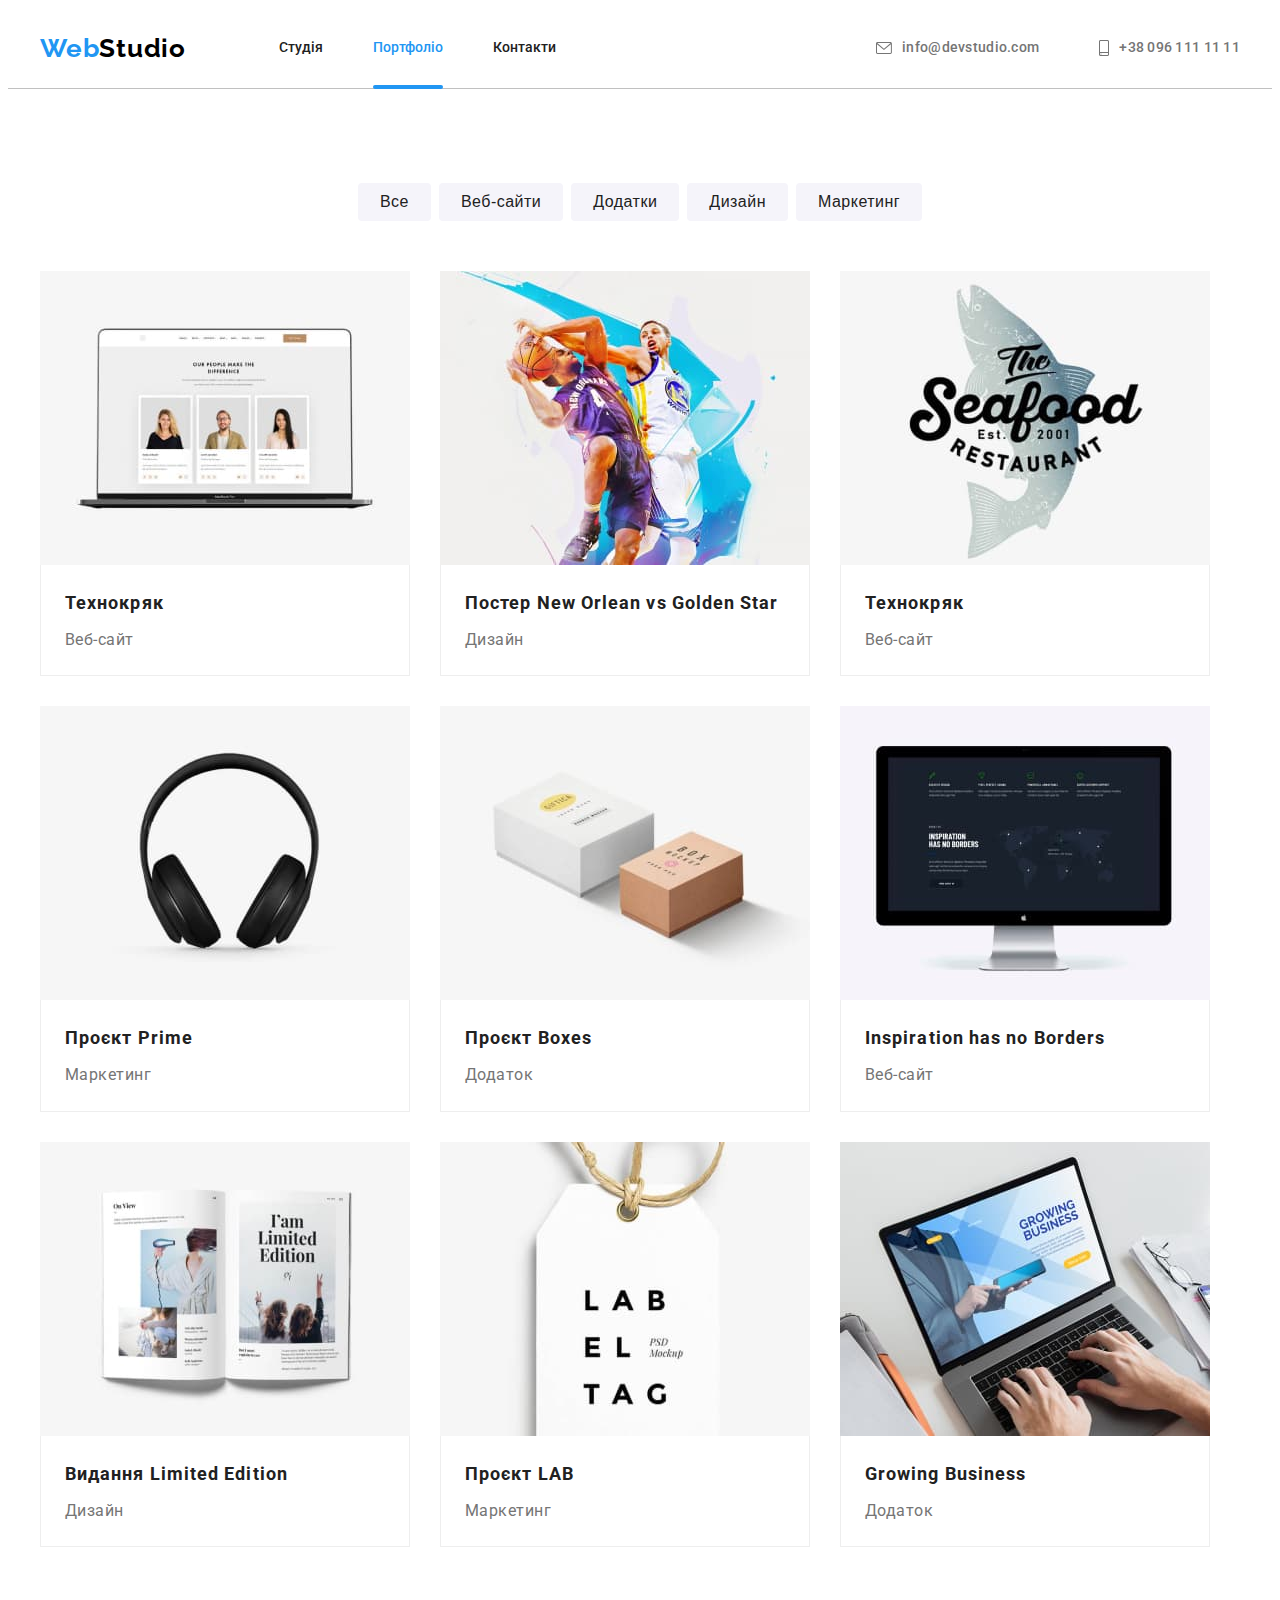
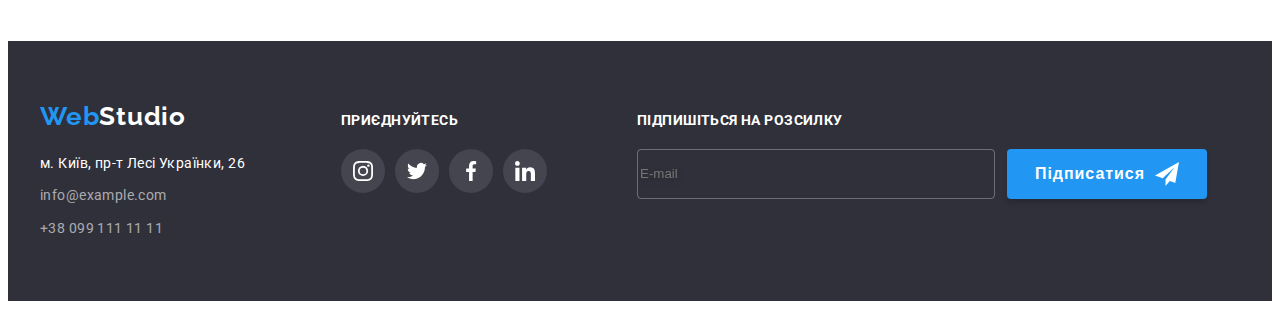
==== portfolio.html @ 81b9aeee "HM7" ====
<!DOCTYPE html>
<html lang="uk">
	<head>
		<meta charset="UTF-8" />
		<meta http-equiv="X-UA-Compatible" content="IE=edge" />
		<meta name="viewport" content="width=device-width, initial-scale=1.0" />
		<title>homework02</title>
		<link rel="preconnect" href="https://fonts.googleapis.com" />
		<link rel="preconnect" href="https://fonts.gstatic.com" crossorigin />
		<link
			href="https://fonts.googleapis.com/css2?family=Raleway:wght@700&family=Roboto:wght@400;500;700;900&display=swap"
			rel="stylesheet"
		/>
		<link
			rel="stylesheet"
			href="https://cdnjs.cloudflare.com/ajax/libs/modern-normalize/1.1.0/modern-normalize.min.css"
			integrity="sha512-wpPYUAdjBVSE4KJnH1VR1HeZfpl1ub8YT/NKx4PuQ5NmX2tKuGu6U/JRp5y+Y8XG2tV+wKQpNHVUX03MfMFn9Q=="
			crossorigin="anonymous"
			referrerpolicy="no-referrer"
		/>
		<link rel="stylesheet" href="./css/styles.css" />
		<link rel="stylesheet" href="./css/main.min.css" />
	</head>
	<body>
		<header class="header">
			<div class="container header__container">
				<a href="./" class="logo link"><span class="loggo">Web</span>Studio</a>
				<nav class="navigation">
					<ul class="navigation__list list">
						<li class="navigation__item">
							<a href="./index.html" class="navigation__link link"> Студія</a>
						</li>
						<li class="navigation__item">
							<a href="" class="navigation__link link header-item-current current"> Портфоліо</a>
						</li>
						<li class="navigation__item"><a href="" class="navigation__link link"> Контакти</a></li>
					</ul>
				</nav>
				<ul class="connect list">
					<li class="connect__iten">
						<a href="mailto:info@devstudio.com" class="connect__lisk link"
							><svg class="header-icon" width="16" height="12">
								<use href="./images/icons.svg#icon-envelope"></use>
							</svg>
							info@devstudio.com
						</a>
					</li>
					<li class="connect__iten">
						<a href="tel:+380961111111" class="connect__lisk link"
							><svg class="header-icon" width="10" height="16">
								<use href="./images/icons.svg#icon-smartphone1"></use>
							</svg>
							+38 096 111 11 11
						</a>
					</li>
				</ul>
			</div>
		</header>
		<main>
			<section class="section">
				<div class="container">
					<h1 class="potfolio-title">Потфоліо</h1>
					<ul class="filter list">
						<li class="filter-item">
							<button type="button" class="filter-btn">Все</button>
						</li>
						<li class="filter-item">
							<button type="button" class="filter-btn">Веб-сайти</button>
						</li>
						<li class="filter-item">
							<button type="button" class="filter-btn">Додатки</button>
						</li>
						<li class="filter-item">
							<button type="button" class="filter-btn">Дизайн</button>
						</li>
						<li class="filter-item">
							<button type="button" class="filter-btn">Маркетинг</button>
						</li>
					</ul>
					<ul class="work-item list">
						<li class="work-list">
							<a href="" class="work-link-asd link">
								<div class="work-link">
									<img src="./images/project1.jpg" alt="project1" width="370" height="294" />
									<p class="work-top-text">
										Ресурс пропонує комплексні пропозиції з різним рівнем функціоналу та сервісів.
										Все це дозволить відвідувачу отримати вичерпні відомості про компанію чи
										приватну особу.
									</p>
								</div>
								<div class="work-data">
									<h2 class="work-title">Технокряк</h2>
									<p class="work-pre-title">Веб-сайт</p>
								</div>
							</a>
						</li>
						<li class="work-list">
							<a href="" class="work-link-asd link">
								<div class="work-link">
									<img src="./images/project2.jpg" alt="project2" width="370" height="294" />
									<p class="work-top-text">
										Ресурс пропонує комплексні пропозиції з різним рівнем функціоналу та сервісів.
										Все це дозволить відвідувачу отримати вичерпні відомості про компанію чи
										приватну особу.
									</p>
								</div>
								<div class="work-data">
									<h2 class="work-title">Постер New Orlean vs Golden Star</h2>
									<p class="work-pre-title">Дизайн</p>
								</div>
							</a>
						</li>
						<li class="work-list">
							<a href="" class="work-link-asd link">
								<div class="work-link">
									<img src="./images/project3.jpg" alt="project3" width="370" height="294" />
									<p class="work-top-text">
										Ресурс пропонує комплексні пропозиції з різним рівнем функціоналу та сервісів.
										Все це дозволить відвідувачу отримати вичерпні відомості про компанію чи
										приватну особу.
									</p>
								</div>
								<div class="work-data">
									<h2 class="work-title">Технокряк</h2>
									<p class="work-pre-title">Веб-сайт</p>
								</div>
							</a>
						</li>
						<li class="work-list">
							<a href="" class="work-link-asd link">
								<div class="work-link">
									<img src="./images/project4.jpg" alt="project4" width="370" height="294" />
									<p class="work-top-text">
										Ресурс пропонує комплексні пропозиції з різним рівнем функціоналу та сервісів.
										Все це дозволить відвідувачу отримати вичерпні відомості про компанію чи
										приватну особу.
									</p>
								</div>
								<div class="work-data">
									<h2 class="work-title">Проєкт Prime</h2>
									<p class="work-pre-title">Маркетинг</p>
								</div>
							</a>
						</li>
						<li class="work-list">
							<a href="" class="work-link-asd link">
								<div class="work-link">
									<img src="./images/project5.jpg" alt="project5" width="370" height="294" />
									<p class="work-top-text">
										Ресурс пропонує комплексні пропозиції з різним рівнем функціоналу та сервісів.
										Все це дозволить відвідувачу отримати вичерпні відомості про компанію чи
										приватну особу.
									</p>
								</div>
								<div class="work-data">
									<h2 class="work-title">Проєкт Boxes</h2>
									<p class="work-pre-title">Додаток</p>
								</div>
							</a>
						</li>
						<li class="work-list">
							<a href="" class="work-link-asd link">
								<div class="work-link">
									<img src="./images/project6.jpg" alt="project6" width="370" height="294" />
									<p class="work-top-text">
										Ресурс пропонує комплексні пропозиції з різним рівнем функціоналу та сервісів.
										Все це дозволить відвідувачу отримати вичерпні відомості про компанію чи
										приватну особу.
									</p>
								</div>
								<div class="work-data">
									<h2 class="work-title">Inspiration has no Borders</h2>
									<p class="work-pre-title">Веб-сайт</p>
								</div>
							</a>
						</li>
						<li class="work-list">
							<a href="" class="work-link-asd link">
								<div class="work-link">
									<img src="./images/project7.jpg" alt="project7" width="370" height="294" />
									<p class="work-top-text">
										Ресурс пропонує комплексні пропозиції з різним рівнем функціоналу та сервісів.
										Все це дозволить відвідувачу отримати вичерпні відомості про компанію чи
										приватну особу.
									</p>
								</div>
								<div class="work-data">
									<h2 class="work-title">Видання Limited Edition</h2>
									<p class="work-pre-title">Дизайн</p>
								</div>
							</a>
						</li>
						<li class="work-list">
							<a href="" class="work-link-asd link">
								<div class="work-link">
									<img src="./images/project8.jpg" alt="project8" width="370" height="294" />
									<p class="work-top-text">
										Ресурс пропонує комплексні пропозиції з різним рівнем функціоналу та сервісів.
										Все це дозволить відвідувачу отримати вичерпні відомості про компанію чи
										приватну особу.
									</p>
								</div>
								<div class="work-data">
									<h2 class="work-title">Проєкт LAB</h2>
									<p class="work-pre-title">Маркетинг</p>
								</div>
							</a>
						</li>
						<li class="work-list">
							<a href="" class="work-link-asd link">
								<div class="work-link">
									<img src="./images/project9.jpg" alt="project9" width="370" height="294" />
									<p class="work-top-text">
										Ресурс пропонує комплексні пропозиції з різним рівнем функціоналу та сервісів.
										Все це дозволить відвідувачу отримати вичерпні відомості про компанію чи
										приватну особу.
									</p>
								</div>
								<div class="work-data">
									<h2 class="work-title">Growing Business</h2>
									<p class="work-pre-title">Додаток</p>
								</div>
							</a>
						</li>
					</ul>
				</div>
			</section>
		</main>
		<footer class="contacts">
			<div class="container footer__container">
				<div class="flecsy">
					<a href="./" class="logo-contacts link"><span class="loggo">Web</span>Studio</a>
					<address class="info">
						<ul class="info-list list">
							<li class="info-item">
								<a
									class="info-address link"
									href="https://goo.gl/maps/SW1nA3isdETWnzQe9"
									target="_blank"
									rel="noopener nereferrer nofollow"
								>
									м. Київ, пр-т Лесі Українки, 26
								</a>
							</li>
							<li class="info-item">
								<a href="mailto:info@example.com" class="info-mail link">info@example.com</a>
							</li>
							<li class="info-item">
								<a href="tel:+380991111111" class="info-tel link">+38 099 111 11 11</a>
							</li>
						</ul>
					</address>
				</div>
				<div class="footer-continer">
					<p class="footer-title">приєднуйтесь</p>
					<ul class="footer-soc list">
						<li class="footer-soc-item">
							<a href="" class="footer-soc-link link">
								<svg class="footer-soc-icon" width="20" height="20">
									<use href="./images/icons.svg#icon-instagram"></use>
								</svg>
							</a>
						</li>
						<li class="footer-soc-item">
							<a href="" class="footer-soc-link link">
								<svg class="footer-soc-icon" width="20" height="20">
									<use href="./images/icons.svg#icon-twitter	"></use>
								</svg>
							</a>
						</li>
						<li class="footer-soc-item">
							<a href="" class="footer-soc-link link"
								><svg class="footer-soc-icon" width="20" height="20">
									<use href="./images/icons.svg#icon-facebook"></use>
								</svg>
							</a>
						</li>
						<li class="footer-soc-item">
							<a href="" class="footer-soc-link link"
								><svg class="footer-soc-icon" width="20" height="20">
									<use href="./images/icons.svg#icon-linkedin"></use>
								</svg>
							</a>
						</li>
					</ul>
				</div>
				<div class="footer-letter">
					<p class="text-soc-it">Підпишіться на розсилку</p>
					<form class="footer-form">
						<input
							type="text"
							class="footer-letter-mail"
							name="footer-letter-mail"
							placeholder="E-mail"
						/>
						<button type="submit" class="btn-footer-text sent-letter">
							Підписатися<svg class="footer-letter-icon" width="24" height="24">
								<use href="./images/icons.svg#icon-icon-send"></use>
							</svg>
						</button>
					</form>
				</div>
			</div>
		</footer>
	</body>
</html>
---- css/main.min.css ----
:root{--second--title--color: #757575;--main--title--black: #2196f3;--item--color--white: #ffffff;--main--item--color: #212121}p,h1,h2,h3,h4,h5,h6{margin:0}ul{margin:0;padding-left:0}body{font-family:Roboto,sans-serif}.list{list-style:none}.link{text-decoration:none;display:block}.potfolio-title{position:absolute;white-space:nowrap;width:1px;height:1px;overflow:hidden;border:0;padding:0;clip:rect(0 0 0 0);-webkit-clip-path:inset(50%);clip-path:inset(50%);margin:-1px}.container{width:1200px;padding-left:15px;padding-right:15px;margin:0 auto}.section{padding:94px 0}.backdrop{position:fixed;top:0;width:100%;height:100%;background-color:rgba(0,0,0,.2);transition:opacity 250ms cubic-bezier(0.4, 0, 0.2, 1),visibility 250ms cubic-bezier(0.4, 0, 0.2, 1)}.backdrop.is-hidden{visibility:hidden;opacity:0;pointer-events:none}.modal{position:absolute;width:528px;height:581px;background:#fff;box-shadow:0px 1px 3px rgba(0,0,0,.12),0px 1px 1px rgba(0,0,0,.14),0px 2px 1px rgba(0,0,0,.2);border-radius:4px;top:50%;left:50%;padding:40px;transform:translate(-50%, -50%) scale(1);transition:transform 250ms cubic-bezier(0.4, 0, 0.2, 1)}.backdrop.is-hidden .modal{transform:translate(-50%, -50%) scale(0);min-height:0}.btn-modal{position:absolute;right:8px;top:8px;background:#fff;border:1px solid rgba(0,0,0,.1);width:30px;height:30px;cursor:pointer;border-radius:50%;background-color:rgba(0,0,0,0)}.btn-modal:focus,.btn-modal:hover{fill:#2196f3}.modal-icon{position:absolute;top:50%;left:50%;transform:translate(-50%, -50%)}.no-scroll{overflow:hidden}.modal-title{font-weight:700;font-size:20px;line-height:1.15;text-align:center;letter-spacing:.03em;color:#212121;margin-bottom:12px}.form-input{width:100%;height:40px;border:1px solid rgba(33,33,33,.2);border-radius:4px;padding-left:42px}.form-input:focus{outline-color:#2196f3}.input-title{font-size:12px;line-height:1.16;letter-spacing:.01em;color:#757575}.input-icon{position:absolute;left:12px;top:50%;transform:translateY(-50%)}.modal-text{display:block;width:100%;height:120px;border:1px solid rgba(33,33,33,.2);border-radius:4px;resize:none;padding:12px 16px;margin-top:4px}.modal-text:focus{outline-color:#2196f3}.btn-form{font-weight:700;font-size:16px;line-height:1.87;letter-spacing:.06em;color:#fff;background:#2196f3;box-shadow:0px 4px 4px rgba(0,0,0,.15);border-radius:4px;border:none;cursor:pointer;padding:10px 52px;display:block;margin-left:auto;margin-right:auto}.form-field{margin-bottom:10px}.form-field-com{margin-bottom:20px}.input-wrap{position:relative;margin-top:4px}.form-input:focus+.input-icon{fill:#2196f3}.form-polyci{font-size:14px;line-height:1.71;letter-spacing:.03em;color:#757575;display:flex;justify-content:center;align-items:center;margin-bottom:20px}.form-polyci::before{content:" ";width:16px;height:15px;border:2px solid #212121;border-radius:3px;margin-right:8px;transition:background-color 250ms cubic-bezier(0.4, 0, 0.2, 1)}.check-polyci{font-size:14px;line-height:1.71;letter-spacing:.03em;-webkit-text-decoration-line:underline;text-decoration-line:underline;color:#2196f3}.input-check:checked+.form-polyci::before{background-color:#2196f3;border-radius:2px;background-image:url(../images/galochka.svg);border:none;background-repeat:no-repeat;background-position:center}.logo{font-family:"Raleway";font-weight:700;font-size:26px;line-height:1.19;letter-spacing:.03em;color:#000}.loggo{color:var(--main--title--black)}.header{border-bottom:1px solid silver;margin-right:auto;margin-left:auto}.header__container{display:flex;align-items:center}.navigation{margin-left:93px}.navigation__list{display:flex;position:relative}.navigation__list.navigation__link::after{content:"";display:block;background:#2196f3;border-radius:2px;width:100%;height:4px;position:absolute}.navigation__list .navigation__item:not(:last-child){margin-right:50px}.connect__lisk{font-size:14px;line-height:1.14;letter-spacing:.02em;color:var(--second--title--color);align-items:center}.connect__lisk{display:flex;justify-content:center;gap:10px;transition:color 250ms cubic-bezier(0.4, 0, 0.2, 1)}.connect__lisk:focus,.connect__lisk:hover{color:var(--main--title--black)}.connect{display:flex;justify-content:center;gap:10px;margin-left:auto}.connect .connect__iten+.connect__iten{margin-left:50px}.navigation__link{position:relative;display:block;padding-top:32px;padding-bottom:32px;font-weight:500;font-size:14px;line-height:1.14;color:var(--main--item--color);transition:color 250ms cubic-bezier(0.4, 0, 0.2, 1)}.navigation__link.current::after{content:"";display:block;width:100%;height:4px;border-radius:2px;background-color:#2196f3;position:absolute;bottom:-1px;left:0}.header-icon{fill:currentColor}.connect__iten{font-weight:500;font-size:14px;line-height:1.14;color:var(--main--item--color)}.header-item-current{color:var(--main--title--black)}.essential{background-color:#c4c4c4;background-image:linear-gradient(rgba(47, 48, 58, 0.4), rgba(47, 48, 58, 0.4)),url(../images/hero.jpg);text-align:center;background-size:auto;padding-top:200px;padding-bottom:200px;max-width:1600px;background-repeat:no-repeat;background-position:center;margin:0 auto}.essential__titel{font-weight:900;font-size:44px;line-height:1.36;letter-spacing:.06em;text-transform:uppercase;color:var(--item--color--white)}.essential__btn{margin-top:30px;margin-left:auto;margin-right:auto}.essential__btn{font-weight:700;font-size:16px;line-height:1.88;align-items:center;text-align:center;letter-spacing:.06em;background:var(--main--title--black);color:var(--item--color--white);cursor:pointer;border:none;box-shadow:0px 4px 4px rgba(0,0,0,.15);border-radius:4px;padding:10px 32px;transition:background-color 250ms cubic-bezier(0.4, 0, 0.2, 1)}.essential__btn :focus,.essential__btn :hover{background-color:#188ce8}.content__list{display:flex;flex-wrap:wrap}.content__list .content__item:not(:last-child){margin-right:30px}.content__item{width:270px}.content__title{font-weight:700;font-size:14px;line-height:1.14;letter-spacing:.03em;text-transform:uppercase;color:var(--main--item--color);margin-bottom:10px}.content__pre-title{font-size:14px;line-height:1.71;letter-spacing:.03em;color:var(--second--title--color)}.potfolio__icon{width:270px;height:120px;background-color:#f5f4fa;display:flex;justify-content:center;align-items:center;margin-bottom:30px}.foto{padding-top:0}.foto__item:not(:last-child){margin-right:30px}.foto__list{display:flex}img{width:auto;display:block;max-width:100%}.foto__title,.hero-title{font-weight:700;font-size:36px;line-height:1.16;text-align:center;letter-spacing:.03em;color:var(--main--item--color);margin-bottom:50px}.foto__bottom{position:relative}.work__lister{display:flex;align-items:center;justify-content:center;font-weight:700;font-size:14px;line-height:1.14;letter-spacing:.03em;text-transform:uppercase;color:#fff;background:rgba(47,48,58,.8);position:absolute;width:100%;height:70px;bottom:0px}.team-list{display:flex}.team-item{width:270px;height:428px;left:calc(50% - 135px - 450px);top:calc(50% - 214px + 532px);background:#fff;box-shadow:0px 1px 3px rgba(0,0,0,.12),0px 1px 1px rgba(0,0,0,.14),0px 2px 1px rgba(0,0,0,.2);border-radius:0px 0px 4px 4px}.team-item:not(:last-child){margin-right:30px}.team{background-color:#f5f4fa}.team-title{font-weight:700;font-size:36px;line-height:1.16;text-align:center;letter-spacing:.03em;color:#212121;margin-bottom:50px}.team-name{font-weight:500;font-size:16px;line-height:1.19;text-align:center;letter-spacing:.03em;color:var(--main--item--color);margin-bottom:10px}.team-profession{font-size:16px;line-height:1.19;text-align:center;letter-spacing:.03em;color:var(--second--title--color);margin-bottom:16px}.team-data{padding-top:30px;padding-bottom:30px}.team-soc{display:flex;justify-content:center;gap:10px}.team-soc-link{width:44px;height:44px;border-radius:50%;background-color:#fff;display:flex;align-items:center;justify-content:center;transition:background-color 250ms cubic-bezier(0.4, 0, 0.2, 1)}.team-soc-link:hover,.team-soc-link:focus{background-color:#2196f3}.team-soc-link:hover .team-soc-icon,.team-soc-link:focus .team-soc-icon{fill:#fff}.team-soc-icon{fill:#afb1b8;transition:fill 250ms cubic-bezier(0.4, 0, 0.2, 1)}.client-list{display:flex}.client-title{font-weight:700;font-size:36px;line-height:1.16;text-align:center;letter-spacing:.03em;color:#212121;margin-bottom:50px}.client-item{width:170px;height:92px}.client-item:not(:last-child){margin-right:30px}.client-soc-link{outline:none;width:100%;height:100%;display:flex;align-items:center;justify-content:center;border:1px solid #afb1b8;border-radius:4px;transition:border 250ms cubic-bezier(0.4, 0, 0.2, 1),border-radius cubic-bezier(0.4, 0, 0.2, 1)}.client-soc-link:focus,.client-soc-link:hover{border:1px solid #2196f3;border-radius:4px}.client-soc-icon{fill:#afb1b8;transition:fill 250ms cubic-bezier(0.4, 0, 0.2, 1)}.client-soc-link:hover .client-soc-icon,.client-soc-link:focus .client-soc-icon{fill:#2196f3}.contacts{background-color:#2f303a;padding-top:60px;padding-bottom:60px;margin:0 auto}.info-item{font-style:normal;font-size:14px;line-height:1.71;letter-spacing:.03em;width:231px}.info-address{letter-spacing:.03em;color:var(--item--color--white)}.info-mail,.info-tel{color:rgba(255,255,255,.6)}.logo-contacts{font-family:"Raleway";font-weight:700;font-size:26px;line-height:1.19;letter-spacing:.03em;color:var(--item--color--white);margin-bottom:20px}.footer-continer{margin-right:90px}.footer__container{display:flex;align-items:baseline}.footer-title{font-weight:700;font-size:14px;line-height:1.14;letter-spacing:.03em;text-transform:uppercase;color:#fff;margin-bottom:20px}.footer-soc{display:flex;justify-content:center;gap:10px}.footer-soc-link{width:44px;height:44px;border-radius:50%;background:rgba(255,255,255,.1);display:flex;align-items:center;justify-content:center;transition:background-color 250ms cubic-bezier(0.4, 0, 0.2, 1)}.footer-soc-link:hover,.footer-soc-link:focus{background-color:#2196f3}.footer-soc-icon{fill:#fff;transition:background-color 250ms cubic-bezier(0.4, 0, 0.2, 1)}.footer-soc-link:hover .footer-soc-icon,.footer-soc-link:focus .footer-soc-icon{fill:#fff}.text-soc-it{font-weight:700;font-size:14px;line-height:1.14;letter-spacing:.03em;text-transform:uppercase;color:#fff;margin-bottom:20px}.footer-letter-mail{width:358px;height:50px;box-sizing:border-box;border:1px solid rgba(255,255,255,.3);background-color:rgba(33,149,243,0);border-radius:4px}.footer-letter-mail::-moz-placeholder{filter:drop-shadow(0px 4px 4px rgba(0, 0, 0, 0.15))}.footer-letter-mail:-ms-input-placeholder{filter:drop-shadow(0px 4px 4px rgba(0, 0, 0, 0.15))}.footer-letter-mail::placeholder{filter:drop-shadow(0px 4px 4px rgba(0, 0, 0, 0.15))}.sent-letter{width:200px;height:50px;justify-content:center;margin-left:12px;border:none;background:#2196f3;box-shadow:0px 4px 4px rgba(0,0,0,.15);border-radius:4px}.footer-letter-icon{margin-left:10px}.footer-form{display:flex}.btn-footer-text{font-weight:700;font-size:16px;line-height:1.87;display:flex;align-items:center;text-align:center;letter-spacing:.06em;color:#fff}.filter{display:flex;justify-content:center}.filter-item:not(:last-child){margin-right:8px}.filter-btn{font-weight:500;font-size:16px;line-height:1.65;text-align:center;letter-spacing:.03em;color:var(--main--item--color);background-color:#f5f4fa;border:none;cursor:pointer;border-radius:4px;padding:6px 22px;transition:background-color 250ms cubic-bezier(0.4, 0, 0.2, 1),color 250ms cubic-bezier(0.4, 0, 0.2, 1),box-shadow 250ms cubic-bezier(0.4, 0, 0.2, 1)}.filter-btn:hover,.filter-btn:focus{color:var(--item--color--white);background-color:var(--main--title--black);box-shadow:0px 3px 1px rgba(0,0,0,.1),0px 1px 2px rgba(0,0,0,.08),0px 2px 2px rgba(0,0,0,.12)}.work-link-asd:hover,.work-link-asd:focus{box-shadow:0px 1px 1px rgba(0,0,0,.12),0px 4px 4px rgba(0,0,0,.06),1px 4px 6px rgba(0,0,0,.16)}.work-link{position:relative;overflow:hidden}.work-top-text{position:absolute;top:0;font-size:18px;line-height:1.55;letter-spacing:.03em;color:#fff;background:rgba(33,150,243,.9);padding:63px 24px;height:100%;transform:translateY(100%);transition:250ms cubic-bezier(0.4, 0, 0.2, 1)}.work-link-asd:hover .work-top-text,.work-link-asd:focus .work-top-text{transform:translateY(0)}.work-item{display:flex;flex-wrap:wrap;gap:30px;margin-top:50px;font-weight:700;font-size:18px;line-height:2;letter-spacing:.06em}.work-item.work-list:nth-last-child(-n+3){margin-bottom:30px}.work-item.work-list:nth-last-child(-n+3){transition:box-shadow 250ms cubic-bezier(0.4, 0, 0.2, 1)}.work-title{font-weight:700;font-size:18px;line-height:2;letter-spacing:.06em;color:var(--main--item--color);margin-bottom:4px}.work-data{padding:20px 24px 20px 24px;border-left:1px solid #eee;border-right:1px solid #eee;border-bottom:1px solid #eee}.work-pre-title{font-weight:400;font-size:16px;line-height:1.88;letter-spacing:.03em;color:var(--second--title--color)}.info{margin-top:20px;margin-right:70px}.logo-contacts{display:inline;margin-top:40px}.info-list .info-item:not(:last-child){margin-bottom:9px}/*# sourceMappingURL=main.min.css.map */
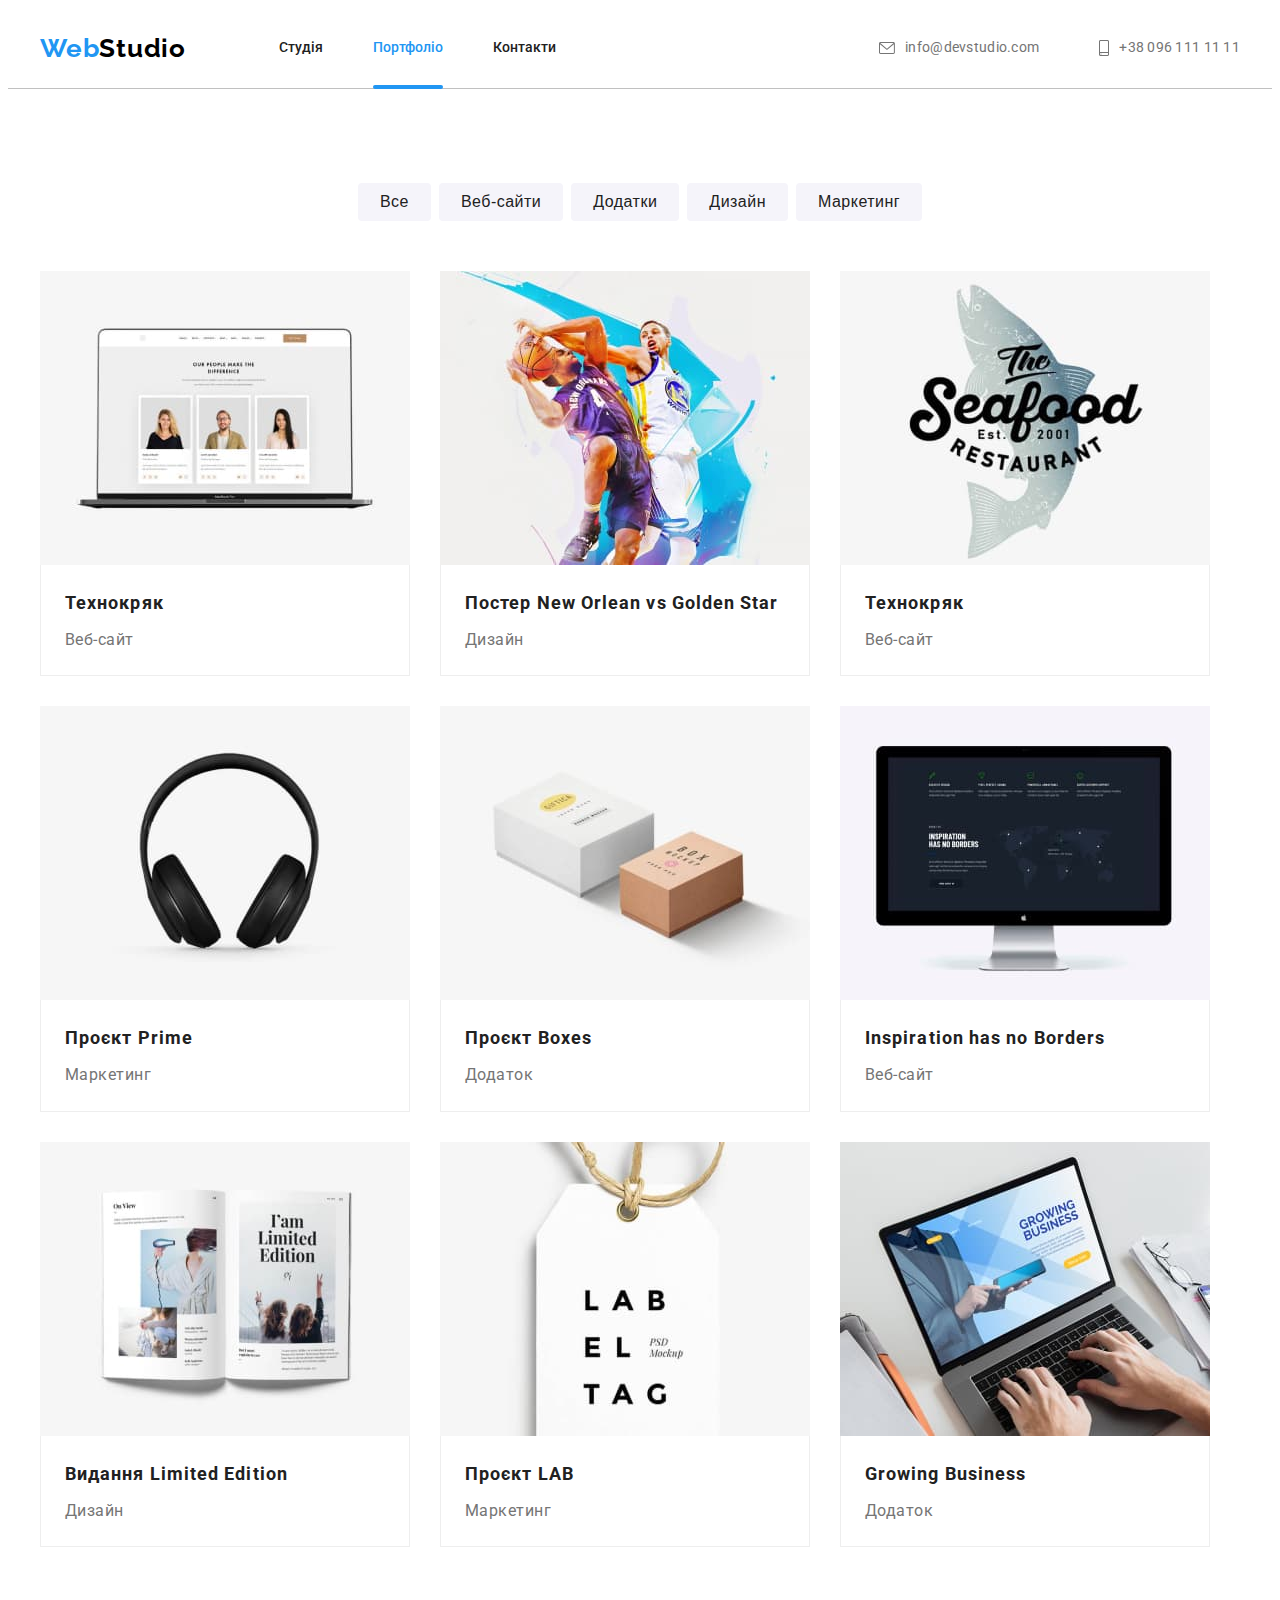
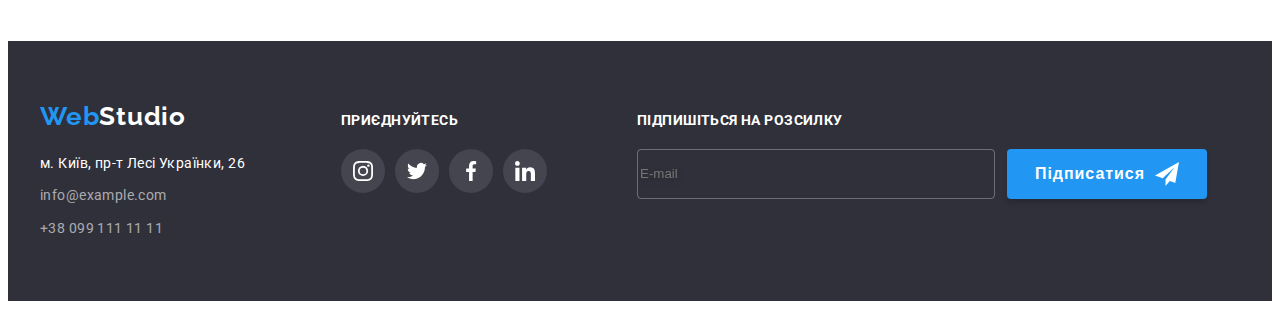
==== commit 1b58f1f9: "поправки" ====
--- a/portfolio.html
+++ b/portfolio.html
@@ -24,30 +24,30 @@
 	<body>
 		<header class="header">
 			<div class="container header__container">
-				<a href="./" class="logo link"><span class="loggo">Web</span>Studio</a>
+				<a href="./" class="logo link"><span class="logo-web">Web</span>Studio</a>
 				<nav class="navigation">
 					<ul class="navigation__list list">
 						<li class="navigation__item">
 							<a href="./index.html" class="navigation__link link"> Студія</a>
 						</li>
 						<li class="navigation__item">
-							<a href="" class="navigation__link link header-item-current current"> Портфоліо</a>
+							<a href="" class="navigation__link link navigation-link__current current"> Портфоліо</a>
 						</li>
 						<li class="navigation__item"><a href="" class="navigation__link link"> Контакти</a></li>
 					</ul>
 				</nav>
 				<ul class="connect list">
-					<li class="connect__iten">
-						<a href="mailto:info@devstudio.com" class="connect__lisk link"
-							><svg class="header-icon" width="16" height="12">
+					<li class="connect__item">
+						<a href="mailto:info@devstudio.com" class="connect__link link"
+							><svg class="connect__icon" width="16" height="12">
 								<use href="./images/icons.svg#icon-envelope"></use>
 							</svg>
 							info@devstudio.com
 						</a>
 					</li>
-					<li class="connect__iten">
-						<a href="tel:+380961111111" class="connect__lisk link"
-							><svg class="header-icon" width="10" height="16">
+					<li class="connect__item">
+						<a href="tel:+380961111111" class="connect__link link"
+							><svg class="connect__icon" width="10" height="16">
 								<use href="./images/icons.svg#icon-smartphone1"></use>
 							</svg>
 							+38 096 111 11 11
@@ -59,7 +59,7 @@
 		<main>
 			<section class="section">
 				<div class="container">
-					<h1 class="potfolio-title">Потфоліо</h1>
+					<h1 class="section__title">Потфоліо</h1>
 					<ul class="filter list">
 						<li class="filter-item">
 							<button type="button" class="filter-btn">Все</button>
@@ -79,7 +79,7 @@
 					</ul>
 					<ul class="work-item list">
 						<li class="work-list">
-							<a href="" class="work-link-asd link">
+							<a href="" class="work-link-asd  link">
 								<div class="work-link">
 									<img src="./images/project1.jpg" alt="project1" width="370" height="294" />
 									<p class="work-top-text">
@@ -229,7 +229,7 @@
 		<footer class="contacts">
 			<div class="container footer__container">
 				<div class="flecsy">
-					<a href="./" class="logo-contacts link"><span class="loggo">Web</span>Studio</a>
+					<a href="./" class="logo-contacts link"><span class="logo-web">Web</span>Studio</a>
 					<address class="info">
 						<ul class="info-list list">
 							<li class="info-item">
--- a/css/main.min.css
+++ b/css/main.min.css
@@ -1 +1 @@
-:root{--second--title--color: #757575;--main--title--black: #2196f3;--item--color--white: #ffffff;--main--item--color: #212121}p,h1,h2,h3,h4,h5,h6{margin:0}ul{margin:0;padding-left:0}body{font-family:Roboto,sans-serif}.list{list-style:none}.link{text-decoration:none;display:block}.potfolio-title{position:absolute;white-space:nowrap;width:1px;height:1px;overflow:hidden;border:0;padding:0;clip:rect(0 0 0 0);-webkit-clip-path:inset(50%);clip-path:inset(50%);margin:-1px}.container{width:1200px;padding-left:15px;padding-right:15px;margin:0 auto}.section{padding:94px 0}.backdrop{position:fixed;top:0;width:100%;height:100%;background-color:rgba(0,0,0,.2);transition:opacity 250ms cubic-bezier(0.4, 0, 0.2, 1),visibility 250ms cubic-bezier(0.4, 0, 0.2, 1)}.backdrop.is-hidden{visibility:hidden;opacity:0;pointer-events:none}.modal{position:absolute;width:528px;height:581px;background:#fff;box-shadow:0px 1px 3px rgba(0,0,0,.12),0px 1px 1px rgba(0,0,0,.14),0px 2px 1px rgba(0,0,0,.2);border-radius:4px;top:50%;left:50%;padding:40px;transform:translate(-50%, -50%) scale(1);transition:transform 250ms cubic-bezier(0.4, 0, 0.2, 1)}.backdrop.is-hidden .modal{transform:translate(-50%, -50%) scale(0);min-height:0}.btn-modal{position:absolute;right:8px;top:8px;background:#fff;border:1px solid rgba(0,0,0,.1);width:30px;height:30px;cursor:pointer;border-radius:50%;background-color:rgba(0,0,0,0)}.btn-modal:focus,.btn-modal:hover{fill:#2196f3}.modal-icon{position:absolute;top:50%;left:50%;transform:translate(-50%, -50%)}.no-scroll{overflow:hidden}.modal-title{font-weight:700;font-size:20px;line-height:1.15;text-align:center;letter-spacing:.03em;color:#212121;margin-bottom:12px}.form-input{width:100%;height:40px;border:1px solid rgba(33,33,33,.2);border-radius:4px;padding-left:42px}.form-input:focus{outline-color:#2196f3}.input-title{font-size:12px;line-height:1.16;letter-spacing:.01em;color:#757575}.input-icon{position:absolute;left:12px;top:50%;transform:translateY(-50%)}.modal-text{display:block;width:100%;height:120px;border:1px solid rgba(33,33,33,.2);border-radius:4px;resize:none;padding:12px 16px;margin-top:4px}.modal-text:focus{outline-color:#2196f3}.btn-form{font-weight:700;font-size:16px;line-height:1.87;letter-spacing:.06em;color:#fff;background:#2196f3;box-shadow:0px 4px 4px rgba(0,0,0,.15);border-radius:4px;border:none;cursor:pointer;padding:10px 52px;display:block;margin-left:auto;margin-right:auto}.form-field{margin-bottom:10px}.form-field-com{margin-bottom:20px}.input-wrap{position:relative;margin-top:4px}.form-input:focus+.input-icon{fill:#2196f3}.form-polyci{font-size:14px;line-height:1.71;letter-spacing:.03em;color:#757575;display:flex;justify-content:center;align-items:center;margin-bottom:20px}.form-polyci::before{content:" ";width:16px;height:15px;border:2px solid #212121;border-radius:3px;margin-right:8px;transition:background-color 250ms cubic-bezier(0.4, 0, 0.2, 1)}.check-polyci{font-size:14px;line-height:1.71;letter-spacing:.03em;-webkit-text-decoration-line:underline;text-decoration-line:underline;color:#2196f3}.input-check:checked+.form-polyci::before{background-color:#2196f3;border-radius:2px;background-image:url(../images/galochka.svg);border:none;background-repeat:no-repeat;background-position:center}.logo{font-family:"Raleway";font-weight:700;font-size:26px;line-height:1.19;letter-spacing:.03em;color:#000}.loggo{color:var(--main--title--black)}.header{border-bottom:1px solid silver;margin-right:auto;margin-left:auto}.header__container{display:flex;align-items:center}.navigation{margin-left:93px}.navigation__list{display:flex;position:relative}.navigation__list.navigation__link::after{content:"";display:block;background:#2196f3;border-radius:2px;width:100%;height:4px;position:absolute}.navigation__list .navigation__item:not(:last-child){margin-right:50px}.connect__lisk{font-size:14px;line-height:1.14;letter-spacing:.02em;color:var(--second--title--color);align-items:center}.connect__lisk{display:flex;justify-content:center;gap:10px;transition:color 250ms cubic-bezier(0.4, 0, 0.2, 1)}.connect__lisk:focus,.connect__lisk:hover{color:var(--main--title--black)}.connect{display:flex;justify-content:center;gap:10px;margin-left:auto}.connect .connect__iten+.connect__iten{margin-left:50px}.navigation__link{position:relative;display:block;padding-top:32px;padding-bottom:32px;font-weight:500;font-size:14px;line-height:1.14;color:var(--main--item--color);transition:color 250ms cubic-bezier(0.4, 0, 0.2, 1)}.navigation__link.current::after{content:"";display:block;width:100%;height:4px;border-radius:2px;background-color:#2196f3;position:absolute;bottom:-1px;left:0}.header-icon{fill:currentColor}.connect__iten{font-weight:500;font-size:14px;line-height:1.14;color:var(--main--item--color)}.header-item-current{color:var(--main--title--black)}.essential{background-color:#c4c4c4;background-image:linear-gradient(rgba(47, 48, 58, 0.4), rgba(47, 48, 58, 0.4)),url(../images/hero.jpg);text-align:center;background-size:auto;padding-top:200px;padding-bottom:200px;max-width:1600px;background-repeat:no-repeat;background-position:center;margin:0 auto}.essential__titel{font-weight:900;font-size:44px;line-height:1.36;letter-spacing:.06em;text-transform:uppercase;color:var(--item--color--white)}.essential__btn{margin-top:30px;margin-left:auto;margin-right:auto}.essential__btn{font-weight:700;font-size:16px;line-height:1.88;align-items:center;text-align:center;letter-spacing:.06em;background:var(--main--title--black);color:var(--item--color--white);cursor:pointer;border:none;box-shadow:0px 4px 4px rgba(0,0,0,.15);border-radius:4px;padding:10px 32px;transition:background-color 250ms cubic-bezier(0.4, 0, 0.2, 1)}.essential__btn :focus,.essential__btn :hover{background-color:#188ce8}.content__list{display:flex;flex-wrap:wrap}.content__list .content__item:not(:last-child){margin-right:30px}.content__item{width:270px}.content__title{font-weight:700;font-size:14px;line-height:1.14;letter-spacing:.03em;text-transform:uppercase;color:var(--main--item--color);margin-bottom:10px}.content__pre-title{font-size:14px;line-height:1.71;letter-spacing:.03em;color:var(--second--title--color)}.potfolio__icon{width:270px;height:120px;background-color:#f5f4fa;display:flex;justify-content:center;align-items:center;margin-bottom:30px}.foto{padding-top:0}.foto__item:not(:last-child){margin-right:30px}.foto__list{display:flex}img{width:auto;display:block;max-width:100%}.foto__title,.hero-title{font-weight:700;font-size:36px;line-height:1.16;text-align:center;letter-spacing:.03em;color:var(--main--item--color);margin-bottom:50px}.foto__bottom{position:relative}.work__lister{display:flex;align-items:center;justify-content:center;font-weight:700;font-size:14px;line-height:1.14;letter-spacing:.03em;text-transform:uppercase;color:#fff;background:rgba(47,48,58,.8);position:absolute;width:100%;height:70px;bottom:0px}.team-list{display:flex}.team-item{width:270px;height:428px;left:calc(50% - 135px - 450px);top:calc(50% - 214px + 532px);background:#fff;box-shadow:0px 1px 3px rgba(0,0,0,.12),0px 1px 1px rgba(0,0,0,.14),0px 2px 1px rgba(0,0,0,.2);border-radius:0px 0px 4px 4px}.team-item:not(:last-child){margin-right:30px}.team{background-color:#f5f4fa}.team-title{font-weight:700;font-size:36px;line-height:1.16;text-align:center;letter-spacing:.03em;color:#212121;margin-bottom:50px}.team-name{font-weight:500;font-size:16px;line-height:1.19;text-align:center;letter-spacing:.03em;color:var(--main--item--color);margin-bottom:10px}.team-profession{font-size:16px;line-height:1.19;text-align:center;letter-spacing:.03em;color:var(--second--title--color);margin-bottom:16px}.team-data{padding-top:30px;padding-bottom:30px}.team-soc{display:flex;justify-content:center;gap:10px}.team-soc-link{width:44px;height:44px;border-radius:50%;background-color:#fff;display:flex;align-items:center;justify-content:center;transition:background-color 250ms cubic-bezier(0.4, 0, 0.2, 1)}.team-soc-link:hover,.team-soc-link:focus{background-color:#2196f3}.team-soc-link:hover .team-soc-icon,.team-soc-link:focus .team-soc-icon{fill:#fff}.team-soc-icon{fill:#afb1b8;transition:fill 250ms cubic-bezier(0.4, 0, 0.2, 1)}.client-list{display:flex}.client-title{font-weight:700;font-size:36px;line-height:1.16;text-align:center;letter-spacing:.03em;color:#212121;margin-bottom:50px}.client-item{width:170px;height:92px}.client-item:not(:last-child){margin-right:30px}.client-soc-link{outline:none;width:100%;height:100%;display:flex;align-items:center;justify-content:center;border:1px solid #afb1b8;border-radius:4px;transition:border 250ms cubic-bezier(0.4, 0, 0.2, 1),border-radius cubic-bezier(0.4, 0, 0.2, 1)}.client-soc-link:focus,.client-soc-link:hover{border:1px solid #2196f3;border-radius:4px}.client-soc-icon{fill:#afb1b8;transition:fill 250ms cubic-bezier(0.4, 0, 0.2, 1)}.client-soc-link:hover .client-soc-icon,.client-soc-link:focus .client-soc-icon{fill:#2196f3}.contacts{background-color:#2f303a;padding-top:60px;padding-bottom:60px;margin:0 auto}.info-item{font-style:normal;font-size:14px;line-height:1.71;letter-spacing:.03em;width:231px}.info-address{letter-spacing:.03em;color:var(--item--color--white)}.info-mail,.info-tel{color:rgba(255,255,255,.6)}.logo-contacts{font-family:"Raleway";font-weight:700;font-size:26px;line-height:1.19;letter-spacing:.03em;color:var(--item--color--white);margin-bottom:20px}.footer-continer{margin-right:90px}.footer__container{display:flex;align-items:baseline}.footer-title{font-weight:700;font-size:14px;line-height:1.14;letter-spacing:.03em;text-transform:uppercase;color:#fff;margin-bottom:20px}.footer-soc{display:flex;justify-content:center;gap:10px}.footer-soc-link{width:44px;height:44px;border-radius:50%;background:rgba(255,255,255,.1);display:flex;align-items:center;justify-content:center;transition:background-color 250ms cubic-bezier(0.4, 0, 0.2, 1)}.footer-soc-link:hover,.footer-soc-link:focus{background-color:#2196f3}.footer-soc-icon{fill:#fff;transition:background-color 250ms cubic-bezier(0.4, 0, 0.2, 1)}.footer-soc-link:hover .footer-soc-icon,.footer-soc-link:focus .footer-soc-icon{fill:#fff}.text-soc-it{font-weight:700;font-size:14px;line-height:1.14;letter-spacing:.03em;text-transform:uppercase;color:#fff;margin-bottom:20px}.footer-letter-mail{width:358px;height:50px;box-sizing:border-box;border:1px solid rgba(255,255,255,.3);background-color:rgba(33,149,243,0);border-radius:4px}.footer-letter-mail::-moz-placeholder{filter:drop-shadow(0px 4px 4px rgba(0, 0, 0, 0.15))}.footer-letter-mail:-ms-input-placeholder{filter:drop-shadow(0px 4px 4px rgba(0, 0, 0, 0.15))}.footer-letter-mail::placeholder{filter:drop-shadow(0px 4px 4px rgba(0, 0, 0, 0.15))}.sent-letter{width:200px;height:50px;justify-content:center;margin-left:12px;border:none;background:#2196f3;box-shadow:0px 4px 4px rgba(0,0,0,.15);border-radius:4px}.footer-letter-icon{margin-left:10px}.footer-form{display:flex}.btn-footer-text{font-weight:700;font-size:16px;line-height:1.87;display:flex;align-items:center;text-align:center;letter-spacing:.06em;color:#fff}.filter{display:flex;justify-content:center}.filter-item:not(:last-child){margin-right:8px}.filter-btn{font-weight:500;font-size:16px;line-height:1.65;text-align:center;letter-spacing:.03em;color:var(--main--item--color);background-color:#f5f4fa;border:none;cursor:pointer;border-radius:4px;padding:6px 22px;transition:background-color 250ms cubic-bezier(0.4, 0, 0.2, 1),color 250ms cubic-bezier(0.4, 0, 0.2, 1),box-shadow 250ms cubic-bezier(0.4, 0, 0.2, 1)}.filter-btn:hover,.filter-btn:focus{color:var(--item--color--white);background-color:var(--main--title--black);box-shadow:0px 3px 1px rgba(0,0,0,.1),0px 1px 2px rgba(0,0,0,.08),0px 2px 2px rgba(0,0,0,.12)}.work-link-asd:hover,.work-link-asd:focus{box-shadow:0px 1px 1px rgba(0,0,0,.12),0px 4px 4px rgba(0,0,0,.06),1px 4px 6px rgba(0,0,0,.16)}.work-link{position:relative;overflow:hidden}.work-top-text{position:absolute;top:0;font-size:18px;line-height:1.55;letter-spacing:.03em;color:#fff;background:rgba(33,150,243,.9);padding:63px 24px;height:100%;transform:translateY(100%);transition:250ms cubic-bezier(0.4, 0, 0.2, 1)}.work-link-asd:hover .work-top-text,.work-link-asd:focus .work-top-text{transform:translateY(0)}.work-item{display:flex;flex-wrap:wrap;gap:30px;margin-top:50px;font-weight:700;font-size:18px;line-height:2;letter-spacing:.06em}.work-item.work-list:nth-last-child(-n+3){margin-bottom:30px}.work-item.work-list:nth-last-child(-n+3){transition:box-shadow 250ms cubic-bezier(0.4, 0, 0.2, 1)}.work-title{font-weight:700;font-size:18px;line-height:2;letter-spacing:.06em;color:var(--main--item--color);margin-bottom:4px}.work-data{padding:20px 24px 20px 24px;border-left:1px solid #eee;border-right:1px solid #eee;border-bottom:1px solid #eee}.work-pre-title{font-weight:400;font-size:16px;line-height:1.88;letter-spacing:.03em;color:var(--second--title--color)}.info{margin-top:20px;margin-right:70px}.logo-contacts{display:inline;margin-top:40px}.info-list .info-item:not(:last-child){margin-bottom:9px}/*# sourceMappingURL=main.min.css.map */+:root{--second--title--color: #757575;--main--title--black: #2196f3;--item--color--white: #ffffff;--main--item--color: #212121}p,h1,h2,h3,h4,h5,h6{margin:0}ul{margin:0;padding-left:0}body{font-family:Roboto,sans-serif}.list{list-style:none}.link{text-decoration:none;display:block}.section__title{position:absolute;white-space:nowrap;width:1px;height:1px;overflow:hidden;border:0;padding:0;clip:rect(0 0 0 0);-webkit-clip-path:inset(50%);clip-path:inset(50%);margin:-1px}.container{width:1200px;padding-left:15px;padding-right:15px;margin:0 auto}.section{padding:94px 0}.backdrop{position:fixed;top:0;width:100%;height:100%;background-color:rgba(0,0,0,.2);transition:opacity 250ms cubic-bezier(0.4, 0, 0.2, 1),visibility 250ms cubic-bezier(0.4, 0, 0.2, 1)}.backdrop.is-hidden{visibility:hidden;opacity:0;pointer-events:none}.modal{position:absolute;width:528px;height:581px;background:#fff;box-shadow:0px 1px 3px rgba(0,0,0,.12),0px 1px 1px rgba(0,0,0,.14),0px 2px 1px rgba(0,0,0,.2);border-radius:4px;top:50%;left:50%;padding:40px;transform:translate(-50%, -50%) scale(1);transition:transform 250ms cubic-bezier(0.4, 0, 0.2, 1)}.backdrop.is-hidden .modal{transform:translate(-50%, -50%) scale(0);min-height:0}.btn-modal{position:absolute;right:8px;top:8px;background:#fff;border:1px solid rgba(0,0,0,.1);width:30px;height:30px;cursor:pointer;border-radius:50%;background-color:rgba(0,0,0,0)}.btn-modal:focus,.btn-modal:hover{fill:#2196f3}.modal-icon{position:absolute;top:50%;left:50%;transform:translate(-50%, -50%)}.no-scroll{overflow:hidden}.modal-title{font-weight:700;font-size:20px;line-height:1.15;text-align:center;letter-spacing:.03em;color:#212121;margin-bottom:12px}.form-input{width:100%;height:40px;border:1px solid rgba(33,33,33,.2);border-radius:4px;padding-left:42px}.form-input:focus{outline-color:#2196f3}.input-title{font-size:12px;line-height:1.16;letter-spacing:.01em;color:#757575}.input-icon{position:absolute;left:12px;top:50%;transform:translateY(-50%)}.modal-text{display:block;width:100%;height:120px;border:1px solid rgba(33,33,33,.2);border-radius:4px;resize:none;padding:12px 16px;margin-top:4px}.modal-text:focus{outline-color:#2196f3}.btn-form{font-weight:700;font-size:16px;line-height:1.87;letter-spacing:.06em;color:#fff;background:#2196f3;box-shadow:0px 4px 4px rgba(0,0,0,.15);border-radius:4px;border:none;cursor:pointer;padding:10px 52px;display:block;margin-left:auto;margin-right:auto}.form-field{margin-bottom:10px}.form-field-com{margin-bottom:20px}.input-wrap{position:relative;margin-top:4px}.form-input:focus+.input-icon{fill:#2196f3}.form-polyci{font-size:14px;line-height:1.71;letter-spacing:.03em;color:#757575;display:flex;justify-content:center;align-items:center;margin-bottom:20px}.form-polyci::before{content:" ";width:16px;height:15px;border:2px solid #212121;border-radius:3px;margin-right:8px;transition:background-color 250ms cubic-bezier(0.4, 0, 0.2, 1)}.check-polyci{font-size:14px;line-height:1.71;letter-spacing:.03em;-webkit-text-decoration-line:underline;text-decoration-line:underline;color:#2196f3}.input-check:checked+.form-polyci::before{background-color:#2196f3;border-radius:2px;background-image:url(../images/galochka.svg);border:none;background-repeat:no-repeat;background-position:center}.logo{font-family:"Raleway";font-weight:700;font-size:26px;line-height:1.19;letter-spacing:.03em;color:#000}.logo-web{color:var(--main--title--black)}.header{border-bottom:1px solid silver;margin-right:auto;margin-left:auto}.header__container{display:flex;align-items:center}.navigation{margin-left:93px}.navigation__list{display:flex;position:relative}.navigation__list.navigation__link::after{content:"";display:block;background:#2196f3;border-radius:2px;width:100%;height:4px;position:absolute}.navigation__list .navigation__item:not(:last-child){margin-right:50px}.connect__link{font-size:14px;line-height:1.14;letter-spacing:.02em;color:var(--second--title--color);align-items:center}.connect__link{display:flex;justify-content:center;gap:10px;transition:color 250ms cubic-bezier(0.4, 0, 0.2, 1)}.connect__link:focus,.connect__link:hover{color:var(--main--title--black)}.connect{display:flex;justify-content:center;gap:10px;margin-left:auto}.connect .connect__item+.connect__item{margin-left:50px}.navigation__link{position:relative;display:block;padding-top:32px;padding-bottom:32px;font-weight:500;font-size:14px;line-height:1.14;color:var(--main--item--color);transition:color 250ms cubic-bezier(0.4, 0, 0.2, 1)}.navigation__link.current::after{content:"";display:block;width:100%;height:4px;border-radius:2px;background-color:#2196f3;position:absolute;bottom:-1px;left:0}.connect__icon{fill:currentColor}.connect__itemconnect__lisk{font-weight:500;font-size:14px;line-height:1.14;color:var(--main--item--color)}.navigation-link__current{color:var(--main--title--black)}.essential{background-color:#c4c4c4;background-image:linear-gradient(rgba(47, 48, 58, 0.4), rgba(47, 48, 58, 0.4)),url(../images/hero.jpg);text-align:center;background-size:auto;padding-top:200px;padding-bottom:200px;max-width:1600px;background-repeat:no-repeat;background-position:center;margin:0 auto}.essential__titel{font-weight:900;font-size:44px;line-height:1.36;letter-spacing:.06em;text-transform:uppercase;color:var(--item--color--white)}.essential__btn{margin-top:30px;margin-left:auto;margin-right:auto}.essential__btn{font-weight:700;font-size:16px;line-height:1.88;align-items:center;text-align:center;letter-spacing:.06em;background:var(--main--title--black);color:var(--item--color--white);cursor:pointer;border:none;box-shadow:0px 4px 4px rgba(0,0,0,.15);border-radius:4px;padding:10px 32px;transition:background-color 250ms cubic-bezier(0.4, 0, 0.2, 1)}.essential__btn :focus,.essential__btn :hover{background-color:#188ce8}.content{display:flex;flex-wrap:wrap}.content .content__item:not(:last-child){margin-right:30px}.content__item{width:270px}.content__title{font-weight:700;font-size:14px;line-height:1.14;letter-spacing:.03em;text-transform:uppercase;color:var(--main--item--color);margin-bottom:10px}.content__text{font-size:14px;line-height:1.71;letter-spacing:.03em;color:var(--second--title--color)}.content__icon-box{width:270px;height:120px;background-color:#f5f4fa;display:flex;justify-content:center;align-items:center;margin-bottom:30px}.foto{padding-top:0}.foto__item:not(:last-child){margin-right:30px}.foto{display:flex}img{width:auto;display:block;max-width:100%}.section__title,.hero-title{font-weight:700;font-size:36px;line-height:1.16;text-align:center;letter-spacing:.03em;color:var(--main--item--color);margin-bottom:50px}.foto__box{position:relative}.foto__text{display:flex;align-items:center;justify-content:center;font-weight:700;font-size:14px;line-height:1.14;letter-spacing:.03em;text-transform:uppercase;color:#fff;background:rgba(47,48,58,.8);position:absolute;width:100%;height:70px;bottom:0px}.team-list{display:flex}.team-item{width:270px;height:428px;left:calc(50% - 135px - 450px);top:calc(50% - 214px + 532px);background:#fff;box-shadow:0px 1px 3px rgba(0,0,0,.12),0px 1px 1px rgba(0,0,0,.14),0px 2px 1px rgba(0,0,0,.2);border-radius:0px 0px 4px 4px}.team-item:not(:last-child){margin-right:30px}.team{background-color:#f5f4fa}.team-title{font-weight:700;font-size:36px;line-height:1.16;text-align:center;letter-spacing:.03em;color:#212121;margin-bottom:50px}.team-name{font-weight:500;font-size:16px;line-height:1.19;text-align:center;letter-spacing:.03em;color:var(--main--item--color);margin-bottom:10px}.team-profession{font-size:16px;line-height:1.19;text-align:center;letter-spacing:.03em;color:var(--second--title--color);margin-bottom:16px}.team-data{padding-top:30px;padding-bottom:30px}.team-soc{display:flex;justify-content:center;gap:10px}.team-soc-link{width:44px;height:44px;border-radius:50%;background-color:#fff;display:flex;align-items:center;justify-content:center;transition:background-color 250ms cubic-bezier(0.4, 0, 0.2, 1)}.team-soc-link:hover,.team-soc-link:focus{background-color:#2196f3}.team-soc-link:hover .team-soc-icon,.team-soc-link:focus .team-soc-icon{fill:#fff}.team-soc-icon{fill:#afb1b8;transition:fill 250ms cubic-bezier(0.4, 0, 0.2, 1)}.client-list{display:flex}.client-title{font-weight:700;font-size:36px;line-height:1.16;text-align:center;letter-spacing:.03em;color:#212121;margin-bottom:50px}.client-item{width:170px;height:92px}.client-item:not(:last-child){margin-right:30px}.client-soc-link{outline:none;width:100%;height:100%;display:flex;align-items:center;justify-content:center;border:1px solid #afb1b8;border-radius:4px;transition:border 250ms cubic-bezier(0.4, 0, 0.2, 1),border-radius cubic-bezier(0.4, 0, 0.2, 1)}.client-soc-link:focus,.client-soc-link:hover{border:1px solid #2196f3;border-radius:4px}.client-soc-icon{fill:#afb1b8;transition:fill 250ms cubic-bezier(0.4, 0, 0.2, 1)}.client-soc-link:hover .client-soc-icon,.client-soc-link:focus .client-soc-icon{fill:#2196f3}.contacts{background-color:#2f303a;padding-top:60px;padding-bottom:60px;margin:0 auto}.info-item{font-style:normal;font-size:14px;line-height:1.71;letter-spacing:.03em;width:231px}.info-address{letter-spacing:.03em;color:var(--item--color--white)}.info-mail,.info-tel{color:rgba(255,255,255,.6)}.logo-contacts{font-family:"Raleway";font-weight:700;font-size:26px;line-height:1.19;letter-spacing:.03em;color:var(--item--color--white);margin-bottom:20px}.footer-continer{margin-right:90px}.footer__container{display:flex;align-items:baseline}.footer-title{font-weight:700;font-size:14px;line-height:1.14;letter-spacing:.03em;text-transform:uppercase;color:#fff;margin-bottom:20px}.footer-soc{display:flex;justify-content:center;gap:10px}.footer-soc-link{width:44px;height:44px;border-radius:50%;background:rgba(255,255,255,.1);display:flex;align-items:center;justify-content:center;transition:background-color 250ms cubic-bezier(0.4, 0, 0.2, 1)}.footer-soc-link:hover,.footer-soc-link:focus{background-color:#2196f3}.footer-soc-icon{fill:#fff;transition:background-color 250ms cubic-bezier(0.4, 0, 0.2, 1)}.footer-soc-link:hover .footer-soc-icon,.footer-soc-link:focus .footer-soc-icon{fill:#fff}.text-soc-it{font-weight:700;font-size:14px;line-height:1.14;letter-spacing:.03em;text-transform:uppercase;color:#fff;margin-bottom:20px}.footer-letter-mail{width:358px;height:50px;box-sizing:border-box;border:1px solid rgba(255,255,255,.3);background-color:rgba(33,149,243,0);border-radius:4px}.footer-letter-mail::-moz-placeholder{filter:drop-shadow(0px 4px 4px rgba(0, 0, 0, 0.15))}.footer-letter-mail:-ms-input-placeholder{filter:drop-shadow(0px 4px 4px rgba(0, 0, 0, 0.15))}.footer-letter-mail::placeholder{filter:drop-shadow(0px 4px 4px rgba(0, 0, 0, 0.15))}.sent-letter{width:200px;height:50px;justify-content:center;margin-left:12px;border:none;background:#2196f3;box-shadow:0px 4px 4px rgba(0,0,0,.15);border-radius:4px}.footer-letter-icon{margin-left:10px}.footer-form{display:flex}.btn-footer-text{font-weight:700;font-size:16px;line-height:1.87;display:flex;align-items:center;text-align:center;letter-spacing:.06em;color:#fff}.filter{display:flex;justify-content:center}.filter-item:not(:last-child){margin-right:8px}.filter-btn{font-weight:500;font-size:16px;line-height:1.65;text-align:center;letter-spacing:.03em;color:var(--main--item--color);background-color:#f5f4fa;border:none;cursor:pointer;border-radius:4px;padding:6px 22px;transition:background-color 250ms cubic-bezier(0.4, 0, 0.2, 1),color 250ms cubic-bezier(0.4, 0, 0.2, 1),box-shadow 250ms cubic-bezier(0.4, 0, 0.2, 1)}.filter-btn:hover,.filter-btn:focus{color:var(--item--color--white);background-color:var(--main--title--black);box-shadow:0px 3px 1px rgba(0,0,0,.1),0px 1px 2px rgba(0,0,0,.08),0px 2px 2px rgba(0,0,0,.12)}.work-link-asd:hover,.work-link-asd:focus{box-shadow:0px 1px 1px rgba(0,0,0,.12),0px 4px 4px rgba(0,0,0,.06),1px 4px 6px rgba(0,0,0,.16)}.work-link{position:relative;overflow:hidden}.work-top-text{position:absolute;top:0;font-size:18px;line-height:1.55;letter-spacing:.03em;color:#fff;background:rgba(33,150,243,.9);padding:63px 24px;height:100%;transform:translateY(100%);transition:250ms cubic-bezier(0.4, 0, 0.2, 1)}.work-link-asd:hover .work-top-text,.work-link-asd:focus .work-top-text{transform:translateY(0)}.work-item{display:flex;flex-wrap:wrap;gap:30px;margin-top:50px;font-weight:700;font-size:18px;line-height:2;letter-spacing:.06em}.work-item.work-list:nth-last-child(-n+3){margin-bottom:30px}.work-item.work-list:nth-last-child(-n+3){transition:box-shadow 250ms cubic-bezier(0.4, 0, 0.2, 1)}.work-title{font-weight:700;font-size:18px;line-height:2;letter-spacing:.06em;color:var(--main--item--color);margin-bottom:4px}.work-data{padding:20px 24px 20px 24px;border-left:1px solid #eee;border-right:1px solid #eee;border-bottom:1px solid #eee}.work-pre-title{font-weight:400;font-size:16px;line-height:1.88;letter-spacing:.03em;color:var(--second--title--color)}.info{margin-top:20px;margin-right:70px}.logo-contacts{display:inline;margin-top:40px}.info-list .info-item:not(:last-child){margin-bottom:9px}/*# sourceMappingURL=main.min.css.map */